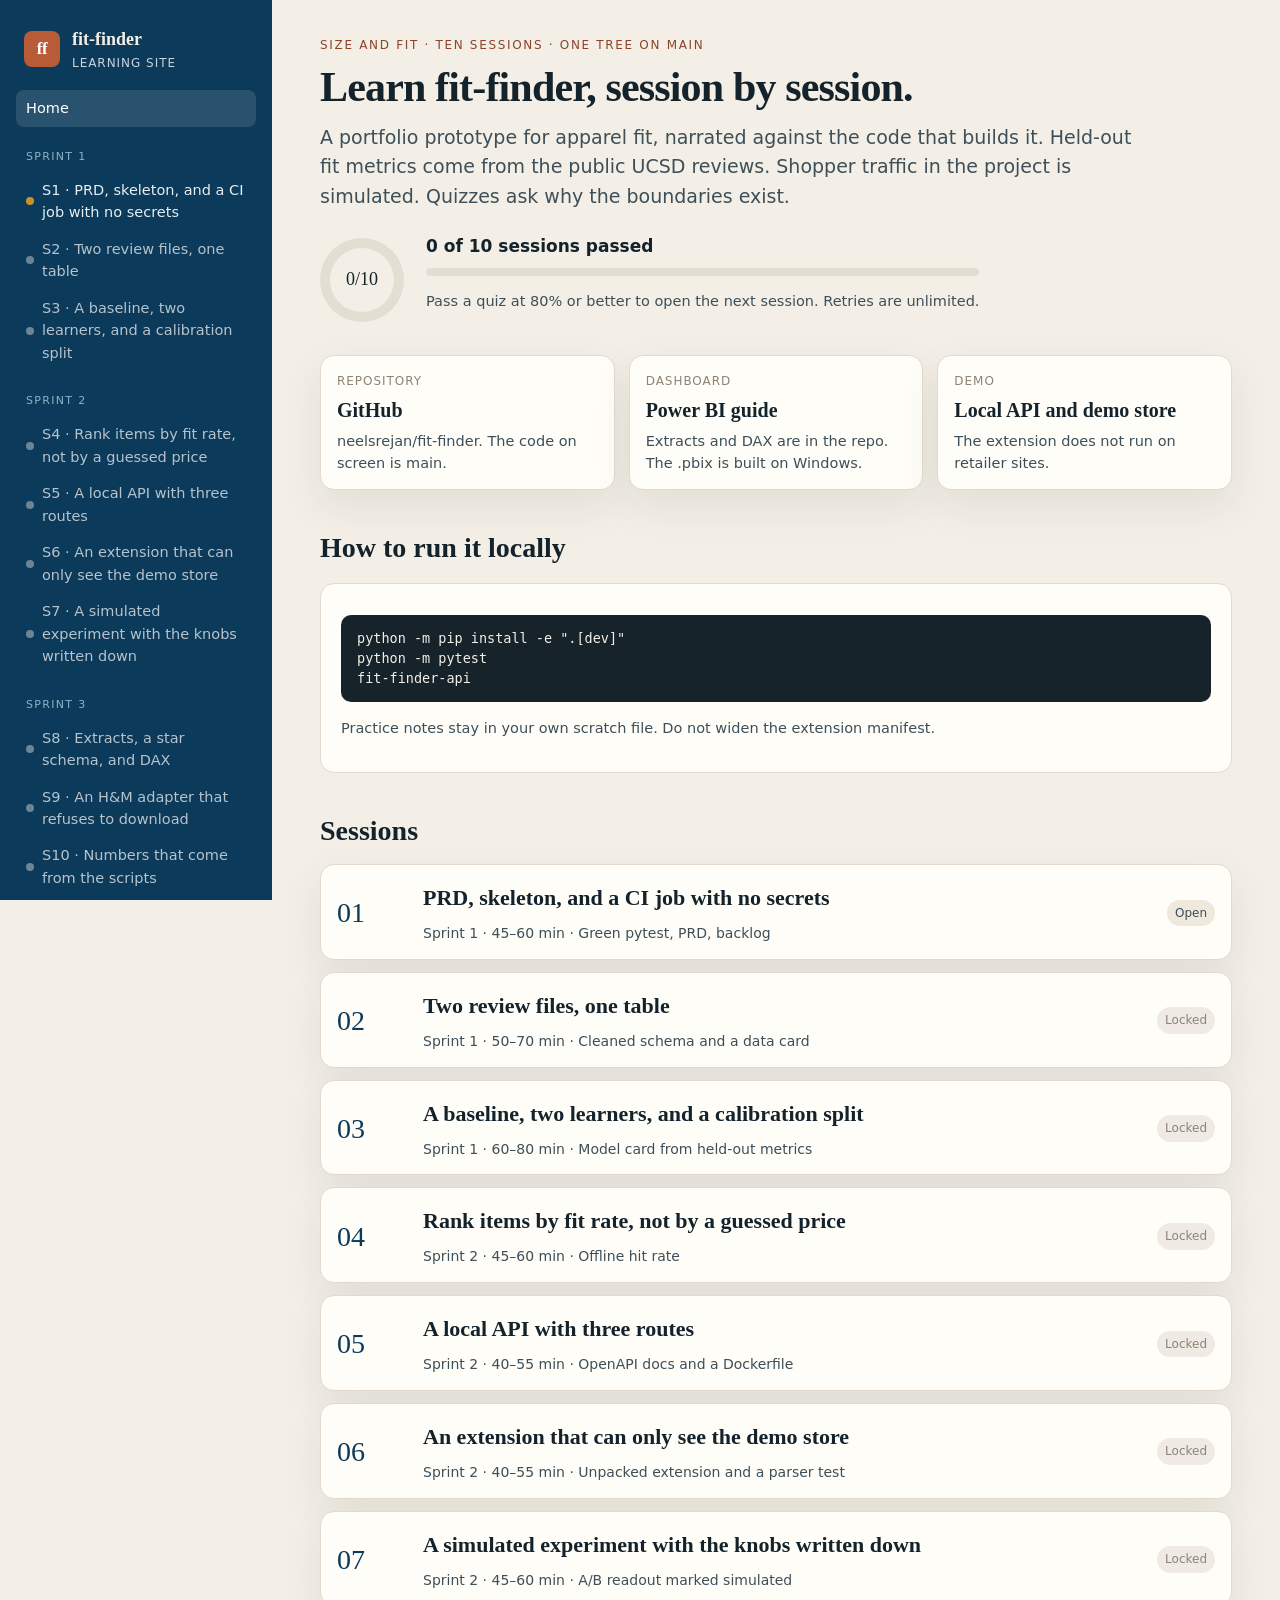
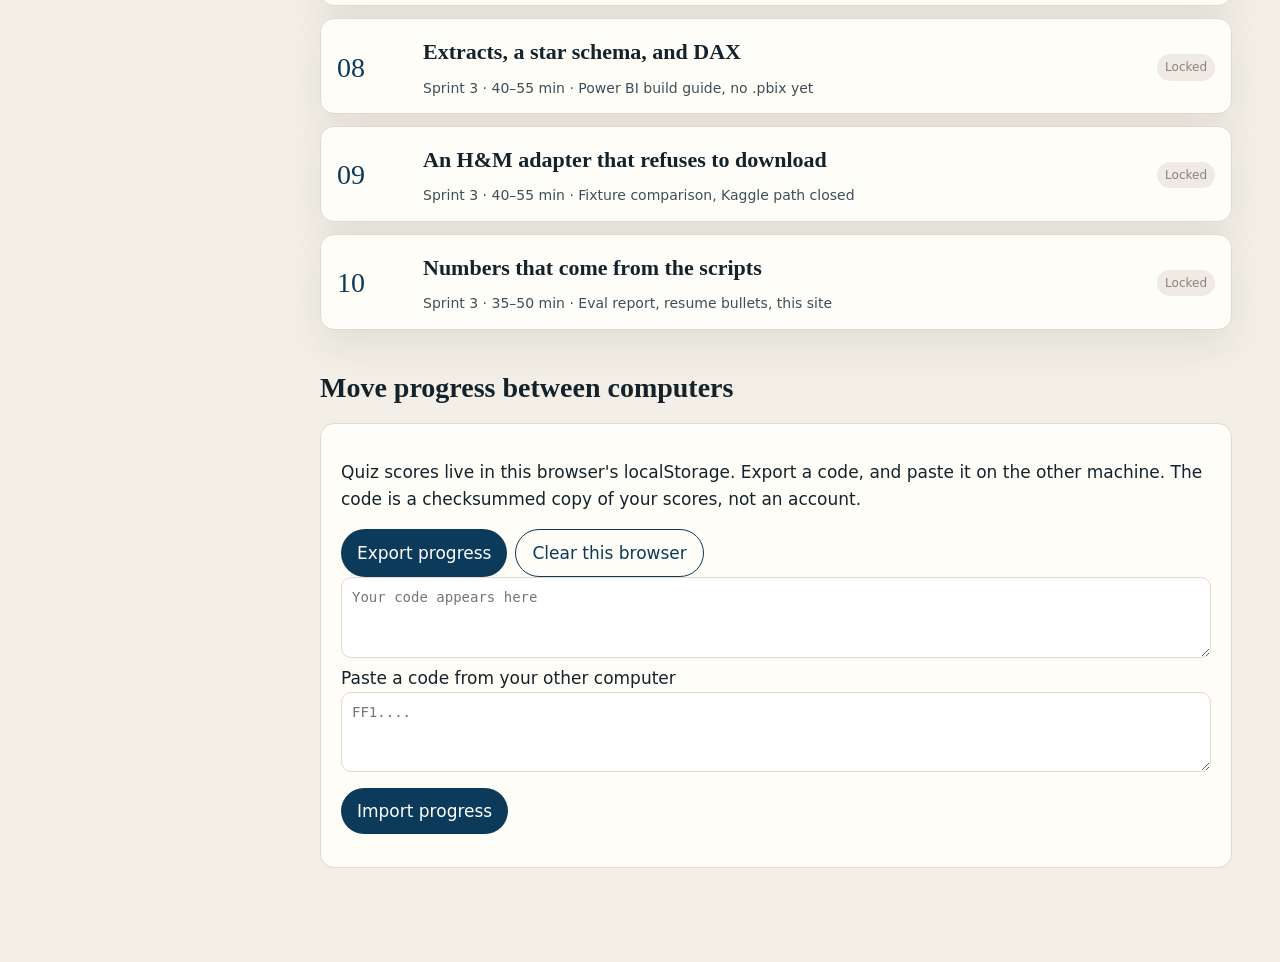
==== academy/site/index.html @ 4e945e00 "Build the fit-finder portfolio: size model, API, demo extension, and learning site. Held-out fit met" ====
<!DOCTYPE html>
<html lang="en">
<head>
<meta charset="utf-8">
<meta name="viewport" content="width=device-width, initial-scale=1">
<title>fit-finder learning site</title>
<link rel="stylesheet" href="css/academy.css">

</head>
<body data-page="home" data-session="0">
<div class="app">
<aside class="nav">
<a class="brand" href="index.html"><div class="mark">ff</div><div><strong>fit-finder</strong><span>Learning site</span></div></a>
<a class="item active" href="index.html">Home</a>
<div class="week">Sprint 1</div>
<a class="item" data-session="1" href="session-1.html"><i class="dot"></i>S1 · PRD, skeleton, and a CI job with no secrets</a>
<a class="item" data-session="2" href="session-2.html"><i class="dot"></i>S2 · Two review files, one table</a>
<a class="item" data-session="3" href="session-3.html"><i class="dot"></i>S3 · A baseline, two learners, and a calibration split</a>
<div class="week">Sprint 2</div>
<a class="item" data-session="4" href="session-4.html"><i class="dot"></i>S4 · Rank items by fit rate, not by a guessed price</a>
<a class="item" data-session="5" href="session-5.html"><i class="dot"></i>S5 · A local API with three routes</a>
<a class="item" data-session="6" href="session-6.html"><i class="dot"></i>S6 · An extension that can only see the demo store</a>
<a class="item" data-session="7" href="session-7.html"><i class="dot"></i>S7 · A simulated experiment with the knobs written down</a>
<div class="week">Sprint 3</div>
<a class="item" data-session="8" href="session-8.html"><i class="dot"></i>S8 · Extracts, a star schema, and DAX</a>
<a class="item" data-session="9" href="session-9.html"><i class="dot"></i>S9 · An H&amp;M adapter that refuses to download</a>
<a class="item" data-session="10" href="session-10.html"><i class="dot"></i>S10 · Numbers that come from the scripts</a>
<div class="nav-foot" id="nav-progress">Progress stays in this browser</div>
</aside>
<main class="main">

<p class="kicker">Size and fit · ten sessions · one tree on main</p>
<h1>Learn fit-finder, session by session.</h1>
<p class="lede">A portfolio prototype for apparel fit, narrated against the code that builds it. Held-out fit metrics come from the public UCSD reviews. Shopper traffic in the project is simulated. Quizzes ask why the boundaries exist.</p>
<div class="progress-row">
  <div class="ring" data-progress style="--p:0"><span id="ring-label">0/10</span></div>
  <div>
    <strong id="progress-label">0 of 10 sessions passed</strong>
    <div class="bar" data-progress style="--p:0"><i></i></div>
    <p class="note" id="progress-detail">Pass a quiz at 80% or better to open the next session. Retries are unlimited.</p>
    <p class="note" id="lock-note"></p>
  </div>
</div>
<div class="cards">
  <a class="link-card" id="link-github" href="https://github.com/neelsrejan/fit-finder"><div class="label">Repository</div><strong>GitHub</strong><p>neelsrejan/fit-finder. The code on screen is main.</p></a>
  <a class="link-card" href="https://github.com/neelsrejan/fit-finder/blob/main/analytics/powerbi/BUILD.md"><div class="label">Dashboard</div><strong>Power BI guide</strong><p>Extracts and DAX are in the repo. The .pbix is built on Windows.</p></a>
  <a class="link-card" href="https://github.com/neelsrejan/fit-finder/blob/main/docs/DEMO.md"><div class="label">Demo</div><strong>Local API and demo store</strong><p>The extension does not run on retailer sites.</p></a>
</div>
<h2>How to run it locally</h2>
<div class="panel">
<pre>python -m pip install -e ".[dev]"
python -m pytest
fit-finder-api</pre>
<p class="note">Practice notes stay in your own scratch file. Do not widen the extension manifest.</p>
</div>
<h2>Sessions</h2>
<div class="session-grid">
<a class="session-card" data-session="1" href="session-1.html">
<div class="num">01</div>
<div><h3>PRD, skeleton, and a CI job with no secrets</h3>
<div class="meta">Sprint 1 · 45–60 min · Green pytest, PRD, backlog</div></div>
<div class="pill">Open</div>
</a><a class="session-card" data-session="2" href="session-2.html">
<div class="num">02</div>
<div><h3>Two review files, one table</h3>
<div class="meta">Sprint 1 · 50–70 min · Cleaned schema and a data card</div></div>
<div class="pill">Open</div>
</a><a class="session-card" data-session="3" href="session-3.html">
<div class="num">03</div>
<div><h3>A baseline, two learners, and a calibration split</h3>
<div class="meta">Sprint 1 · 60–80 min · Model card from held-out metrics</div></div>
<div class="pill">Open</div>
</a><a class="session-card" data-session="4" href="session-4.html">
<div class="num">04</div>
<div><h3>Rank items by fit rate, not by a guessed price</h3>
<div class="meta">Sprint 2 · 45–60 min · Offline hit rate</div></div>
<div class="pill">Open</div>
</a><a class="session-card" data-session="5" href="session-5.html">
<div class="num">05</div>
<div><h3>A local API with three routes</h3>
<div class="meta">Sprint 2 · 40–55 min · OpenAPI docs and a Dockerfile</div></div>
<div class="pill">Open</div>
</a><a class="session-card" data-session="6" href="session-6.html">
<div class="num">06</div>
<div><h3>An extension that can only see the demo store</h3>
<div class="meta">Sprint 2 · 40–55 min · Unpacked extension and a parser test</div></div>
<div class="pill">Open</div>
</a><a class="session-card" data-session="7" href="session-7.html">
<div class="num">07</div>
<div><h3>A simulated experiment with the knobs written down</h3>
<div class="meta">Sprint 2 · 45–60 min · A/B readout marked simulated</div></div>
<div class="pill">Open</div>
</a><a class="session-card" data-session="8" href="session-8.html">
<div class="num">08</div>
<div><h3>Extracts, a star schema, and DAX</h3>
<div class="meta">Sprint 3 · 40–55 min · Power BI build guide, no .pbix yet</div></div>
<div class="pill">Open</div>
</a><a class="session-card" data-session="9" href="session-9.html">
<div class="num">09</div>
<div><h3>An H&amp;M adapter that refuses to download</h3>
<div class="meta">Sprint 3 · 40–55 min · Fixture comparison, Kaggle path closed</div></div>
<div class="pill">Open</div>
</a><a class="session-card" data-session="10" href="session-10.html">
<div class="num">10</div>
<div><h3>Numbers that come from the scripts</h3>
<div class="meta">Sprint 3 · 35–50 min · Eval report, resume bullets, this site</div></div>
<div class="pill">Open</div>
</a>
</div>
<h2>Move progress between computers</h2>
<div class="panel">
<p>Quiz scores live in this browser's localStorage. Export a code, and paste it on the other machine. The code is a checksummed copy of your scores, not an account.</p>
<div class="row">
  <button type="button" id="export-btn">Export progress</button>
  <button type="button" class="secondary" id="reset-btn">Clear this browser</button>
</div>
<textarea id="export-code" rows="3" readonly placeholder="Your code appears here"></textarea>
<label for="import-code">Paste a code from your other computer</label>
<textarea id="import-code" rows="3" placeholder="FF1...."></textarea>
<div class="row"><button type="button" id="import-btn">Import progress</button></div>
<p class="note" id="transfer-msg"></p>
</div>

</main>
</div>
<script src="js/site-config.js"></script>
<script src="js/quiz-data.js"></script>
<script src="js/academy.js"></script>
</body>
</html>
---- academy/site/css/academy.css ----
:root {
  --ink: #14232b;
  --ink-soft: #3d4f59;
  --paper: #f3efe6;
  --card: #fffdf8;
  --line: #e3d9cc;
  --navy: #0b3a5b;
  --navy-2: #12324a;
  --copper: #b85c38;
  --copper-2: #8c4328;
  --teal: #1f7a8c;
  --good: #1d6b4f;
  --good-bg: #e5f3ec;
  --bad: #8c2f3b;
  --bad-bg: #f8e8ea;
  --lock: #8d8376;
  --gold: #c8922a;
  --shadow: 0 16px 40px rgba(20, 35, 43, 0.08);
  --serif: "Iowan Old Style", "Palatino Linotype", Palatino, Georgia, serif;
  --sans: "Segoe UI", "Helvetica Neue", system-ui, sans-serif;
  --mono: "DejaVu Sans Mono", ui-monospace, "Cascadia Code", monospace;
  --nav: 272px;
  --pass: 0.8;
}

* { box-sizing: border-box; }
html { scroll-behavior: smooth; }
body {
  margin: 0;
  color: var(--ink);
  background:
    radial-gradient(1200px 400px at 100% -10%, rgba(184, 92, 56, 0.08), transparent 50%),
    var(--paper);
  font-family: var(--sans);
  font-size: 17px;
  line-height: 1.55;
}
a { color: var(--navy); }
a:hover { color: var(--copper-2); }
img, video { max-width: 100%; }

.app { display: flex; min-height: 100vh; }

.nav {
  width: var(--nav);
  flex: 0 0 var(--nav);
  background: var(--navy);
  color: #f4efe6;
  padding: 22px 16px 28px;
  position: sticky;
  top: 0;
  height: 100vh;
  overflow: auto;
}
.brand {
  display: flex;
  gap: 12px;
  align-items: center;
  text-decoration: none;
  color: inherit;
  padding: 4px 8px 18px;
}
.mark {
  width: 36px;
  height: 36px;
  border-radius: 8px;
  background: var(--copper);
  color: white;
  display: grid;
  place-items: center;
  font-family: var(--serif);
  font-weight: 700;
  letter-spacing: -0.03em;
}
.brand strong { display: block; font-family: var(--serif); font-size: 18px; font-weight: 600; }
.brand span { display: block; color: #c9d5de; font-size: 12px; letter-spacing: 0.08em; text-transform: uppercase; }
.nav a.item, .nav .week {
  display: flex;
  align-items: center;
  gap: 8px;
  color: #e7eef2;
  text-decoration: none;
  border-radius: 8px;
  padding: 7px 10px;
  font-size: 14.5px;
}
.nav a.item:hover { background: rgba(255,255,255,0.06); color: white; }
.nav a.item.active { background: rgba(255,255,255,0.12); color: white; }
.nav a.item.locked { color: #b7c3cb; }
.nav .week {
  margin-top: 14px;
  color: #8fb0c4;
  font-size: 11px;
  letter-spacing: 0.12em;
  text-transform: uppercase;
}
.dot {
  width: 8px; height: 8px; border-radius: 99px; background: #6d8494; flex: 0 0 8px;
}
.dot.pass { background: #7dcea0; }
.dot.now { background: var(--gold); }
.nav-foot { margin-top: 22px; padding: 10px; color: #c5d2db; font-size: 12.5px; line-height: 1.4; }

.main { flex: 1; min-width: 0; padding: 36px 48px 80px; max-width: 1080px; }
.kicker {
  color: var(--copper-2);
  font-size: 12px;
  letter-spacing: 0.14em;
  text-transform: uppercase;
  margin: 0 0 8px;
}
h1 { font-family: var(--serif); font-weight: 600; font-size: 42px; line-height: 1.15; margin: 0 0 12px; letter-spacing: -0.02em; }
h2 { font-family: var(--serif); font-weight: 600; font-size: 28px; margin: 36px 0 12px; }
h3 { font-family: var(--serif); font-size: 22px; margin: 0 0 8px; }
.lede { font-size: 19px; color: var(--ink-soft); max-width: 68ch; margin: 0 0 22px; }

.progress-row { display: flex; gap: 22px; align-items: center; margin: 18px 0 28px; }
.ring {
  width: 84px; height: 84px; border-radius: 50%;
  background: conic-gradient(var(--teal) calc(var(--p) * 1%), #e4ddd2 0);
  display: grid; place-items: center; flex: 0 0 84px;
}
.ring span {
  width: 64px; height: 64px; border-radius: 50%; background: var(--paper);
  display: grid; place-items: center; font-family: var(--serif); font-size: 18px;
}
.bar { height: 8px; background: #e4ddd2; border-radius: 99px; overflow: hidden; margin-top: 8px; }
.bar i { display: block; height: 100%; background: var(--teal); width: calc(var(--p) * 1%); }

.cards { display: grid; grid-template-columns: repeat(3, 1fr); gap: 14px; }
.card, .link-card, .session-card {
  background: var(--card);
  border: 1px solid var(--line);
  border-radius: 14px;
  padding: 16px 16px 14px;
  box-shadow: var(--shadow);
}
.link-card { text-decoration: none; color: inherit; display: block; }
.link-card:hover { border-color: var(--copper); }
.link-card .label { color: var(--lock); font-size: 12px; letter-spacing: 0.08em; text-transform: uppercase; }
.link-card strong { display: block; font-family: var(--serif); font-size: 20px; margin: 4px 0; }
.link-card p { margin: 0; color: var(--ink-soft); font-size: 14.5px; }
.link-card.warn { border-style: dashed; }

.session-grid { display: grid; gap: 12px; }
.session-card { display: grid; grid-template-columns: 72px 1fr auto; gap: 14px; align-items: center; text-decoration: none; color: inherit; }
.session-card .num { font-family: var(--serif); font-size: 28px; color: var(--navy); }
.session-card .meta { color: var(--ink-soft); font-size: 14px; }
.pill { font-size: 12px; border-radius: 99px; padding: 4px 8px; background: #efe8dc; color: var(--ink-soft); white-space: nowrap; }
.pill.pass { background: var(--good-bg); color: var(--good); }
.pill.lock { background: #efeae3; color: var(--lock); }

.panel {
  background: var(--card);
  border: 1px solid var(--line);
  border-radius: 14px;
  padding: 18px 20px;
  margin: 14px 0;
}
.panel h2 { margin-top: 0; }
code, .mono { font-family: var(--mono); font-size: 0.92em; }
pre {
  background: #17232b;
  color: #f4efe6;
  padding: 14px 16px;
  border-radius: 10px;
  overflow: auto;
  font-family: var(--mono);
  font-size: 13.5px;
  line-height: 1.45;
}
.prose { max-width: 74ch; }
.prose h1 { font-size: 32px; }
.prose h2 { font-size: 24px; }
.prose code { background: #efe8dc; padding: 0 4px; border-radius: 4px; }
.prose pre code { background: transparent; padding: 0; color: inherit; }
.prose table { border-collapse: collapse; width: 100%; font-size: 15px; }
.prose th, .prose td { border-bottom: 1px solid var(--line); text-align: left; padding: 6px 8px; vertical-align: top; }

.clip { margin: 0 0 28px; }
.clip video {
  width: 100%;
  background: #111;
  border-radius: 12px;
  aspect-ratio: 16 / 9;
}
.clip .meta { color: var(--ink-soft); font-size: 14px; margin: 6px 0 0; }

ol.steps { padding-left: 1.2em; }
ol.steps li { margin: 8px 0; }

.lock-screen { display: none; }
html.is-locked .lesson { display: none !important; }
html.is-locked .lock-screen { display: block; }
.lock-screen .panel { margin-top: 18px; }

fieldset.q {
  border: 1px solid var(--line);
  border-radius: 12px;
  margin: 0 0 14px;
  padding: 12px 14px 8px;
  background: #fff;
}
fieldset.q legend { font-weight: 650; padding: 0 6px; }
label.choice { display: flex; gap: 8px; align-items: flex-start; padding: 6px 4px; cursor: pointer; }
fieldset.q.good { border-color: var(--good); background: var(--good-bg); }
fieldset.q.bad { border-color: var(--bad); background: var(--bad-bg); }
.explain { color: var(--ink); font-size: 15px; margin: 4px 0 8px 24px; }
.quiz-actions { display: flex; gap: 10px; flex-wrap: wrap; align-items: center; }
button, .button {
  background: var(--navy);
  color: white;
  border: 0;
  border-radius: 999px;
  padding: 10px 16px;
  font: inherit;
  cursor: pointer;
  text-decoration: none;
  display: inline-block;
}
button.secondary, .button.secondary { background: transparent; color: var(--navy); border: 1px solid var(--navy); }
button:hover, .button:hover { background: var(--navy-2); color: white; }
button:disabled { opacity: 0.45; cursor: default; }
.result { margin-top: 12px; font-family: var(--serif); font-size: 22px; }
textarea, input[type="text"] {
  width: 100%;
  font: 14px/1.4 var(--mono);
  padding: 10px;
  border-radius: 10px;
  border: 1px solid var(--line);
  background: #fff;
}
.row { display: flex; gap: 8px; flex-wrap: wrap; margin-top: 8px; }
.note { color: var(--ink-soft); font-size: 14.5px; }
hr.soft { border: 0; border-top: 1px solid var(--line); margin: 28px 0; }

@media (max-width: 900px) {
  .app { display: block; }
  .nav {
    position: sticky; top: 0; height: auto; width: 100%;
    display: flex; gap: 6px; overflow: auto; padding: 10px;
    z-index: 2;
  }
  .brand span, .nav-foot, .nav .week { display: none; }
  .brand { padding: 0 8px 0 0; }
  .nav a.item { white-space: nowrap; }
  .main { padding: 22px 16px 64px; }
  h1 { font-size: 32px; }
  .cards, .session-card { grid-template-columns: 1fr; }
  .progress-row { align-items: flex-start; }
}
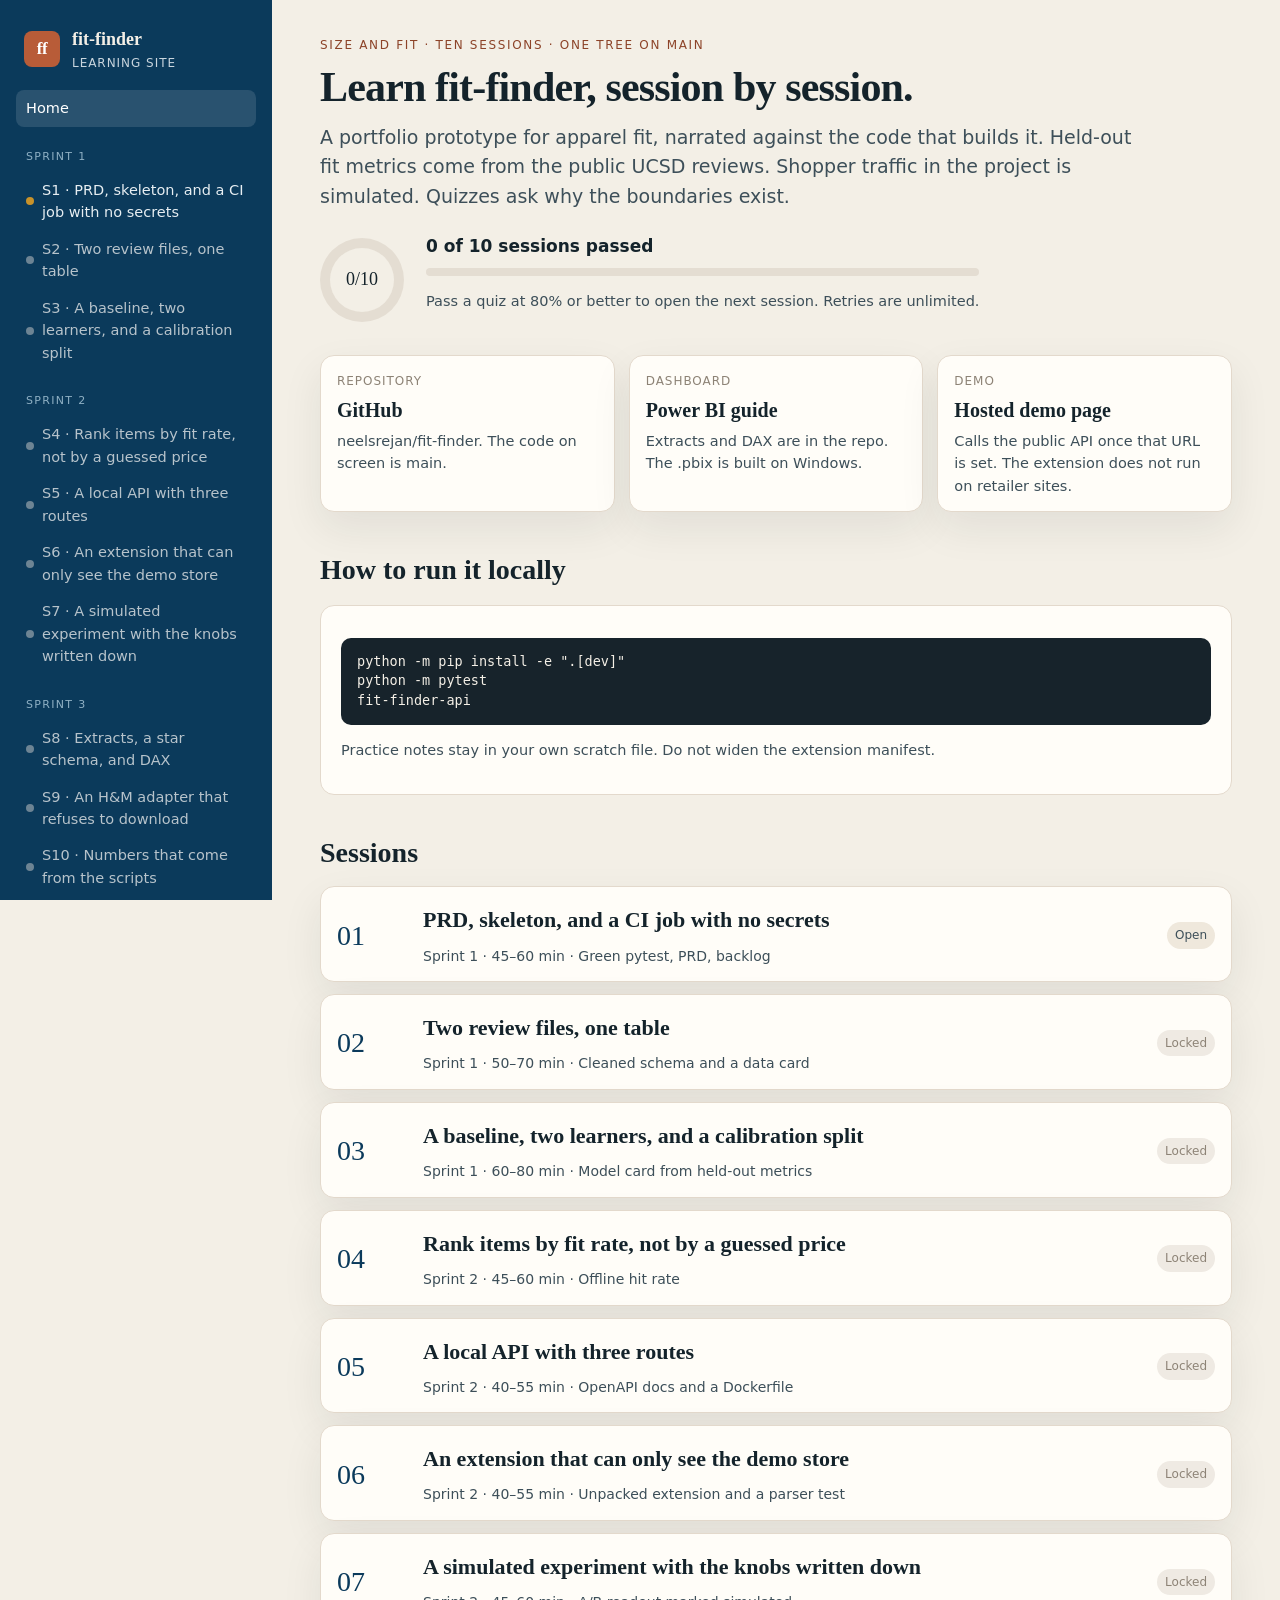
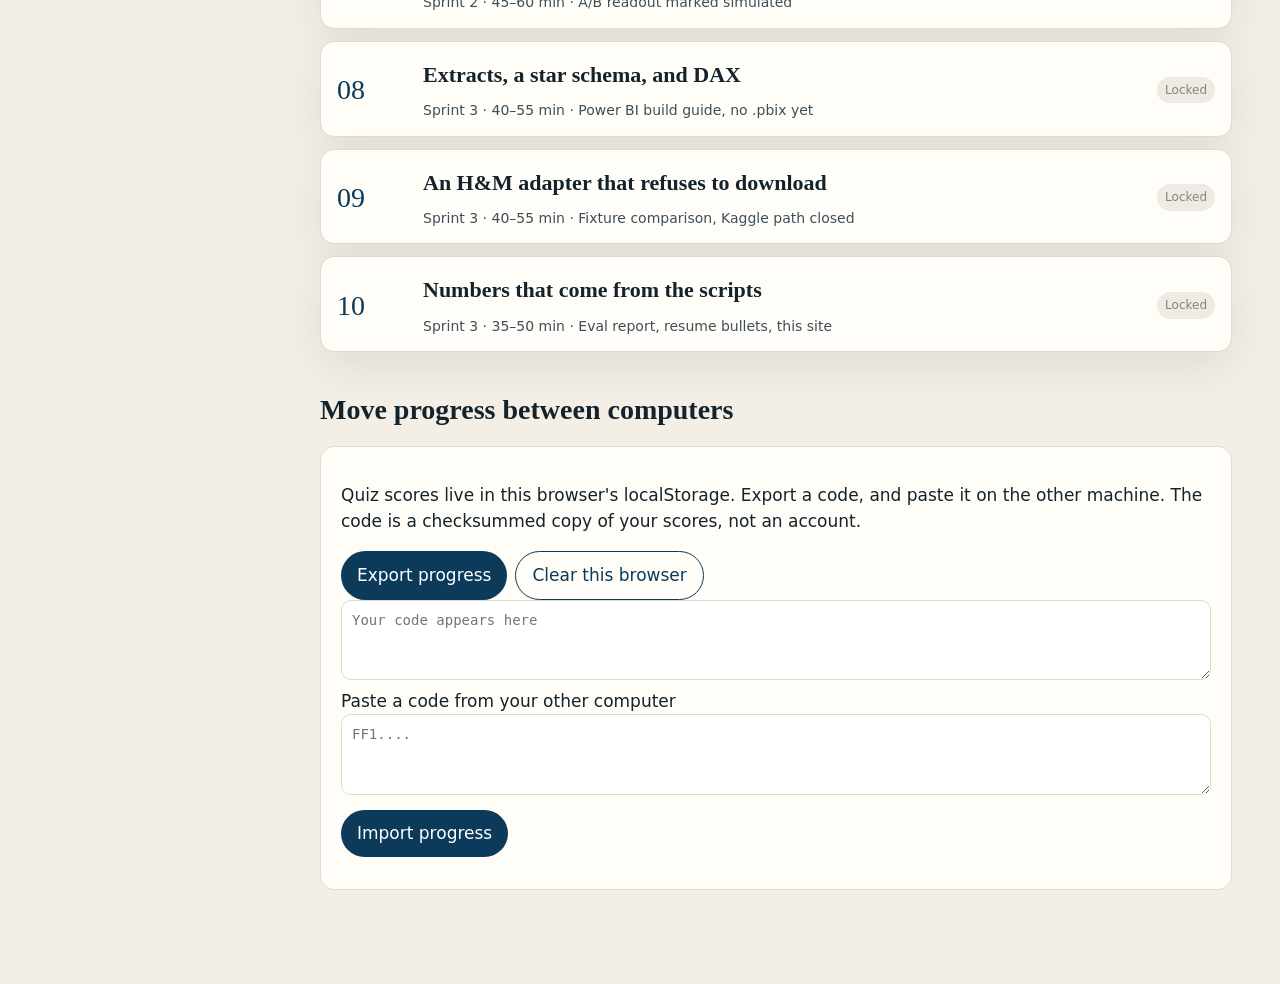
==== commit d8c9b17f: "Host the public UCSD path on free tiers. The pipeline downloads the McAuley Lab files with no token " ====
--- a/academy/site/index.html
+++ b/academy/site/index.html
@@ -44,7 +44,7 @@
 <div class="cards">
   <a class="link-card" id="link-github" href="https://github.com/neelsrejan/fit-finder"><div class="label">Repository</div><strong>GitHub</strong><p>neelsrejan/fit-finder. The code on screen is main.</p></a>
   <a class="link-card" href="https://github.com/neelsrejan/fit-finder/blob/main/analytics/powerbi/BUILD.md"><div class="label">Dashboard</div><strong>Power BI guide</strong><p>Extracts and DAX are in the repo. The .pbix is built on Windows.</p></a>
-  <a class="link-card" href="https://github.com/neelsrejan/fit-finder/blob/main/docs/DEMO.md"><div class="label">Demo</div><strong>Local API and demo store</strong><p>The extension does not run on retailer sites.</p></a>
+  <a class="link-card" href="https://neelsrejan.github.io/fit-finder/demo/"><div class="label">Demo</div><strong>Hosted demo page</strong><p>Calls the public API once that URL is set. The extension does not run on retailer sites.</p></a>
 </div>
 <h2>How to run it locally</h2>
 <div class="panel">
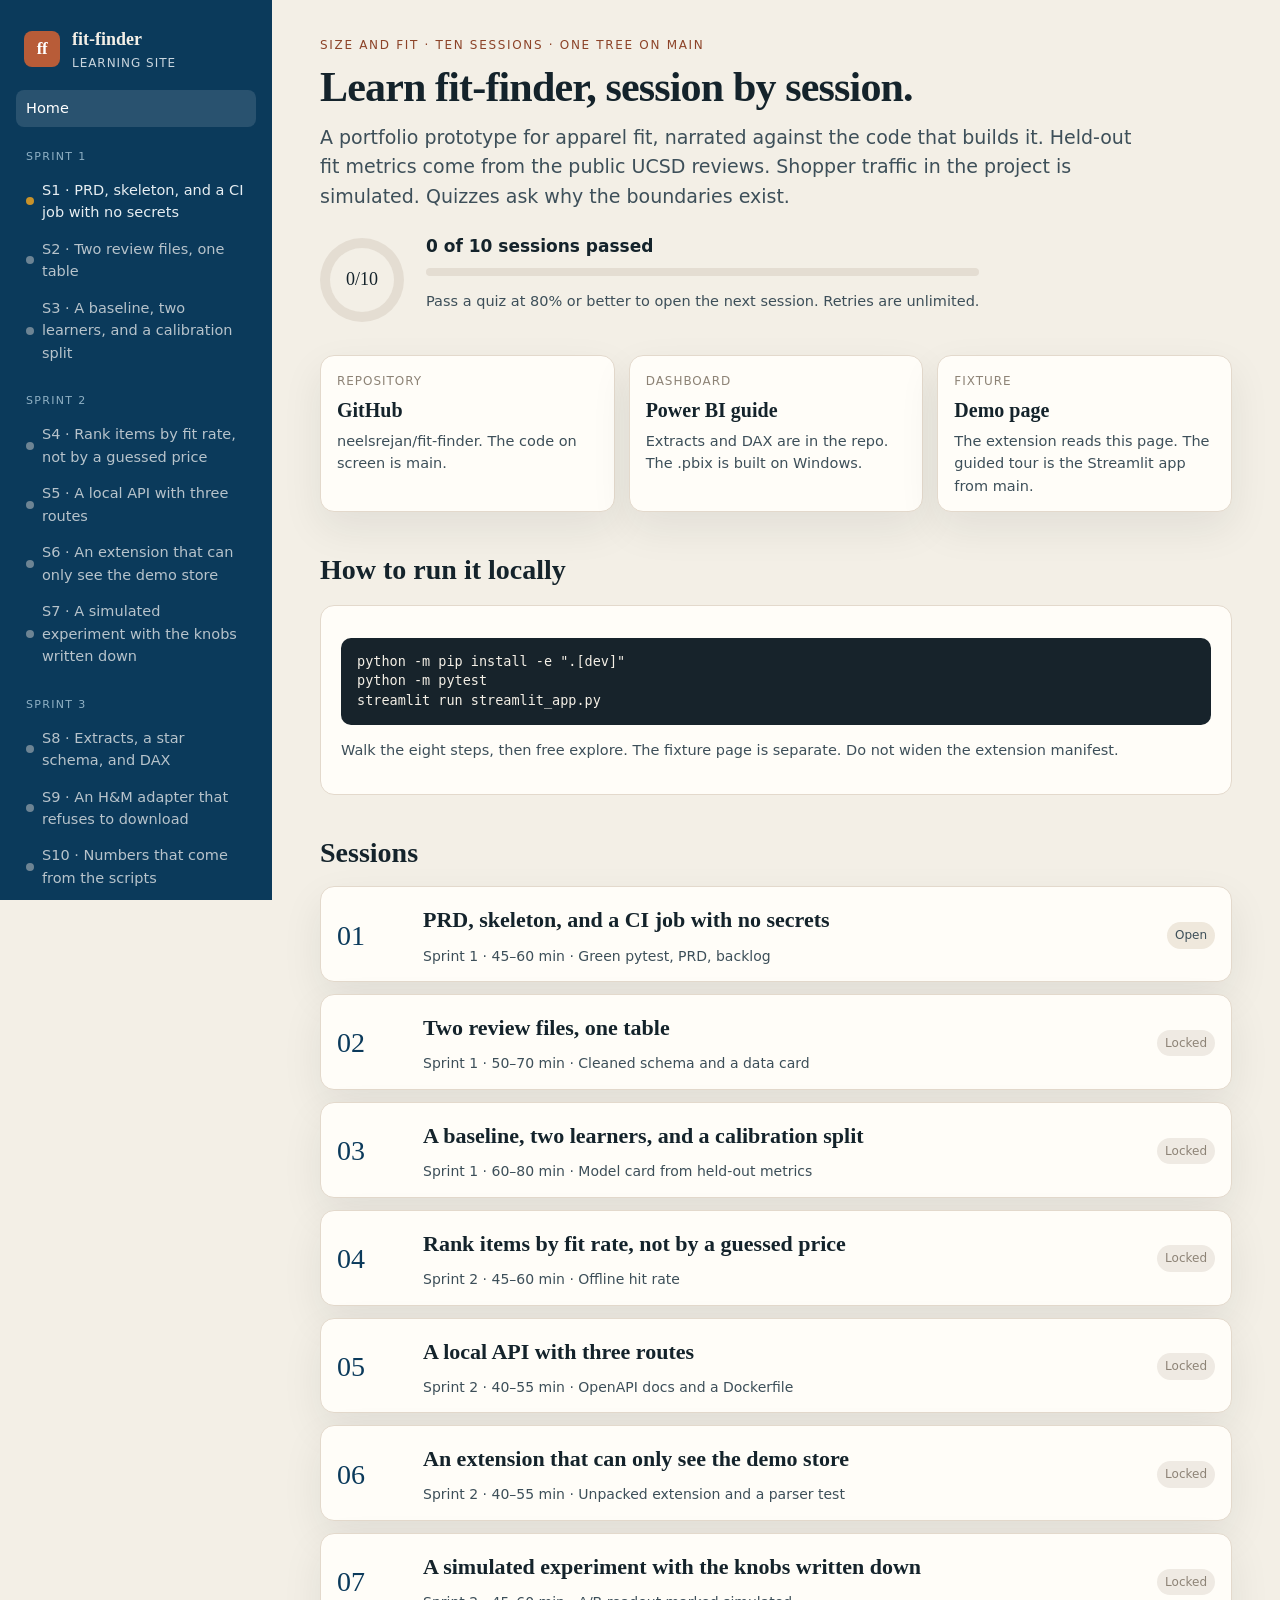
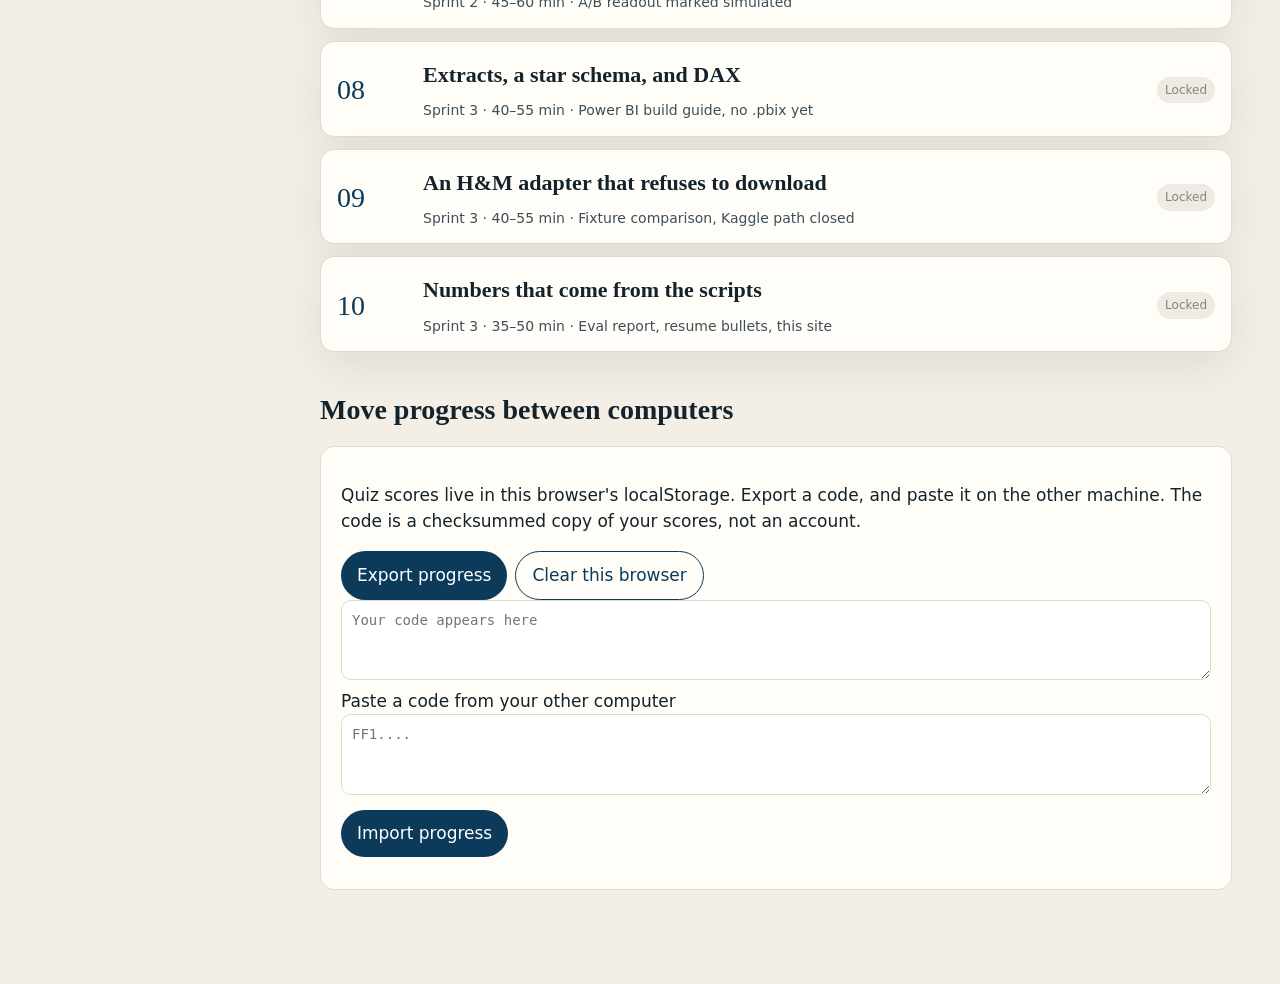
==== commit 5cc05402: "Add a guided Streamlit walkthrough for the hiring-manager demo. The tour is eight steps with Next an" ====
--- a/academy/site/index.html
+++ b/academy/site/index.html
@@ -44,14 +44,14 @@
 <div class="cards">
   <a class="link-card" id="link-github" href="https://github.com/neelsrejan/fit-finder"><div class="label">Repository</div><strong>GitHub</strong><p>neelsrejan/fit-finder. The code on screen is main.</p></a>
   <a class="link-card" href="https://github.com/neelsrejan/fit-finder/blob/main/analytics/powerbi/BUILD.md"><div class="label">Dashboard</div><strong>Power BI guide</strong><p>Extracts and DAX are in the repo. The .pbix is built on Windows.</p></a>
-  <a class="link-card" href="https://neelsrejan.github.io/fit-finder/demo/"><div class="label">Demo</div><strong>Hosted demo page</strong><p>Calls the public API once that URL is set. The extension does not run on retailer sites.</p></a>
+  <a class="link-card" href="https://neelsrejan.github.io/fit-finder/demo/"><div class="label">Fixture</div><strong>Demo page</strong><p>The extension reads this page. The guided tour is the Streamlit app from main.</p></a>
 </div>
 <h2>How to run it locally</h2>
 <div class="panel">
 <pre>python -m pip install -e ".[dev]"
 python -m pytest
-fit-finder-api</pre>
-<p class="note">Practice notes stay in your own scratch file. Do not widen the extension manifest.</p>
+streamlit run streamlit_app.py</pre>
+<p class="note">Walk the eight steps, then free explore. The fixture page is separate. Do not widen the extension manifest.</p>
 </div>
 <h2>Sessions</h2>
 <div class="session-grid">
